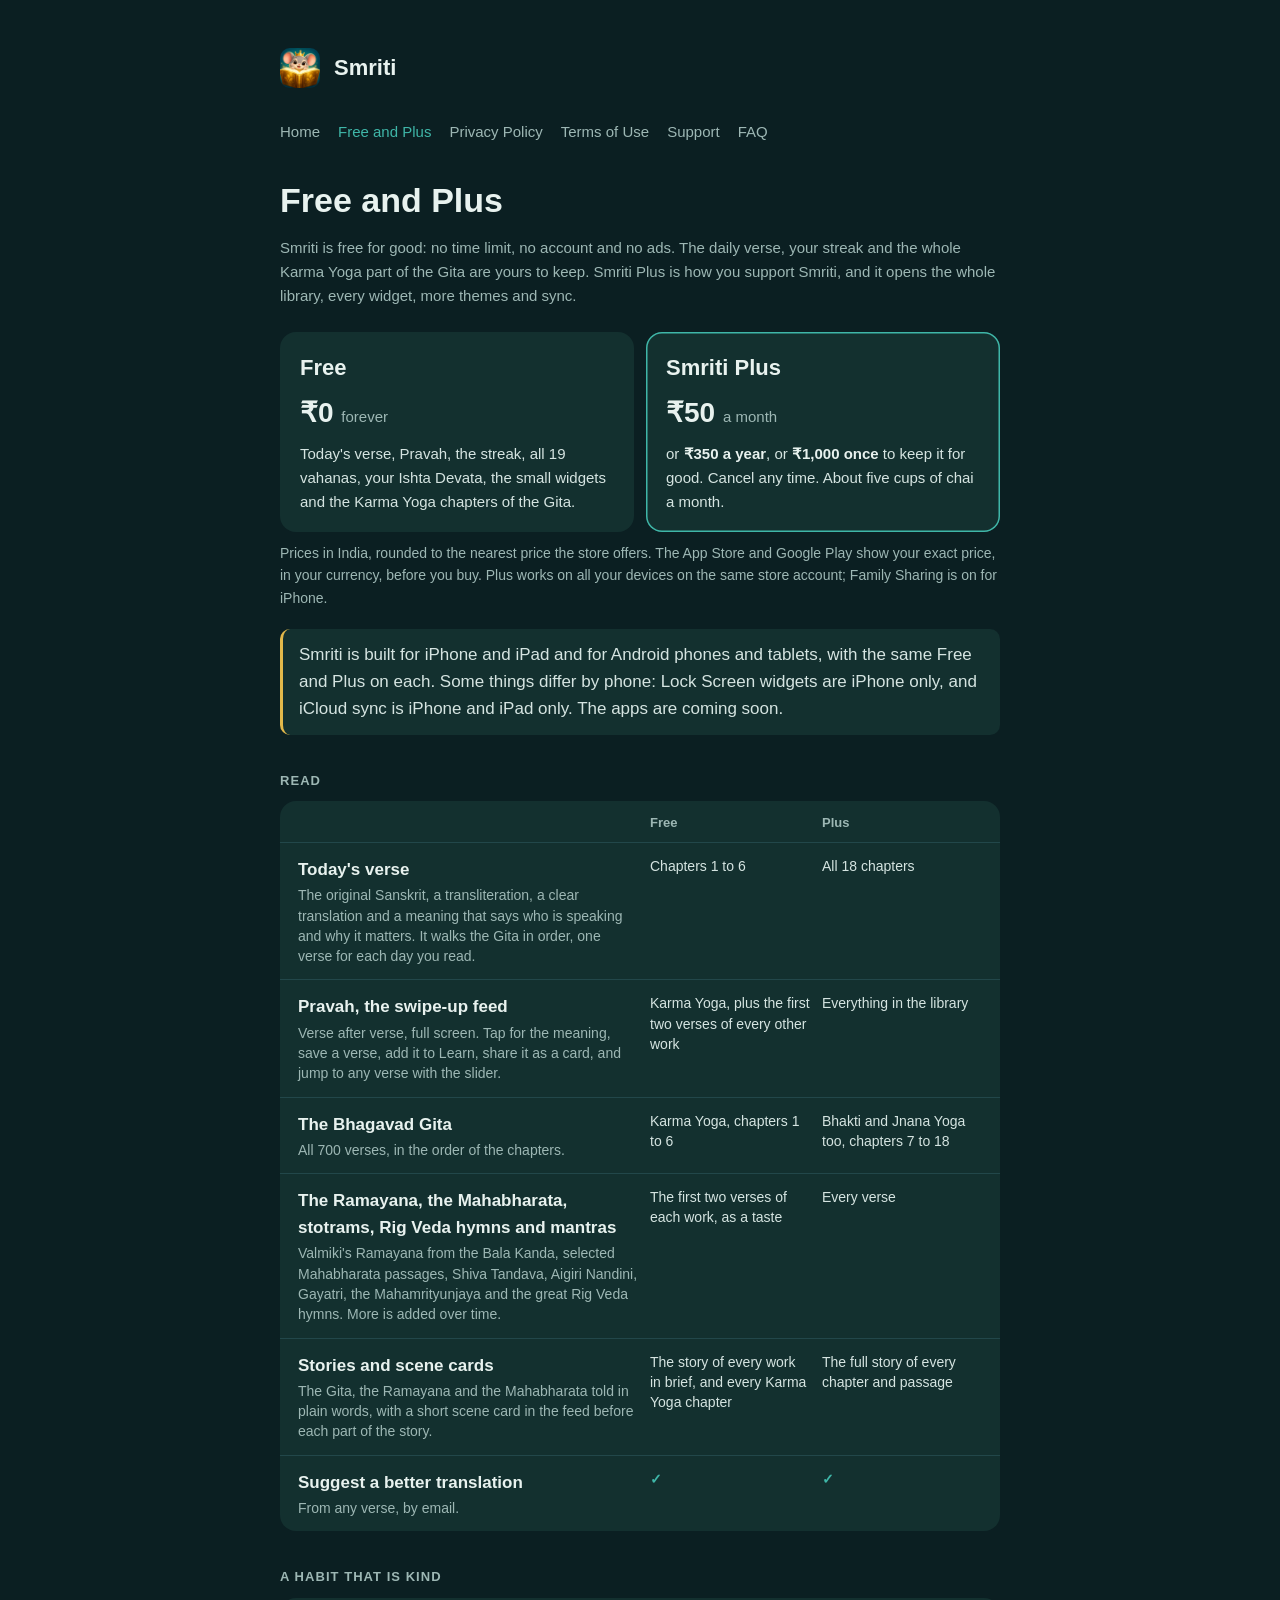
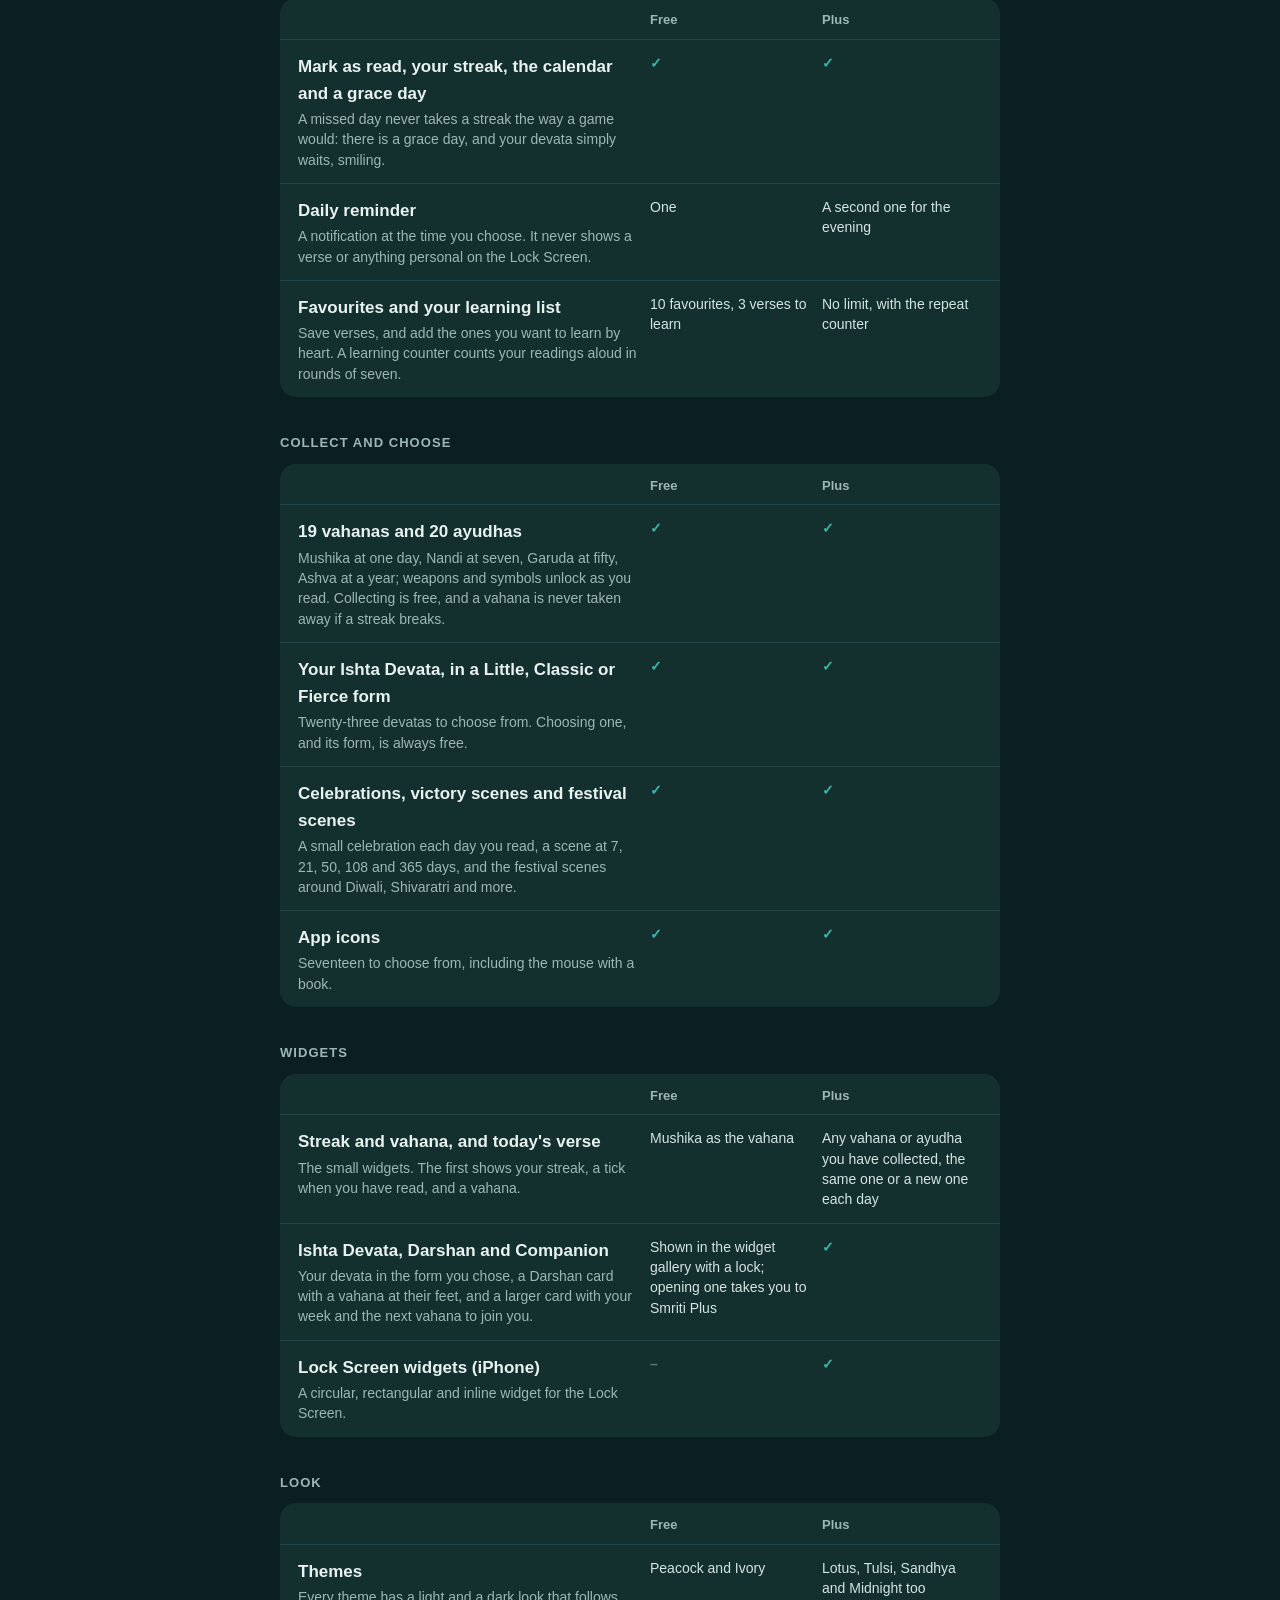
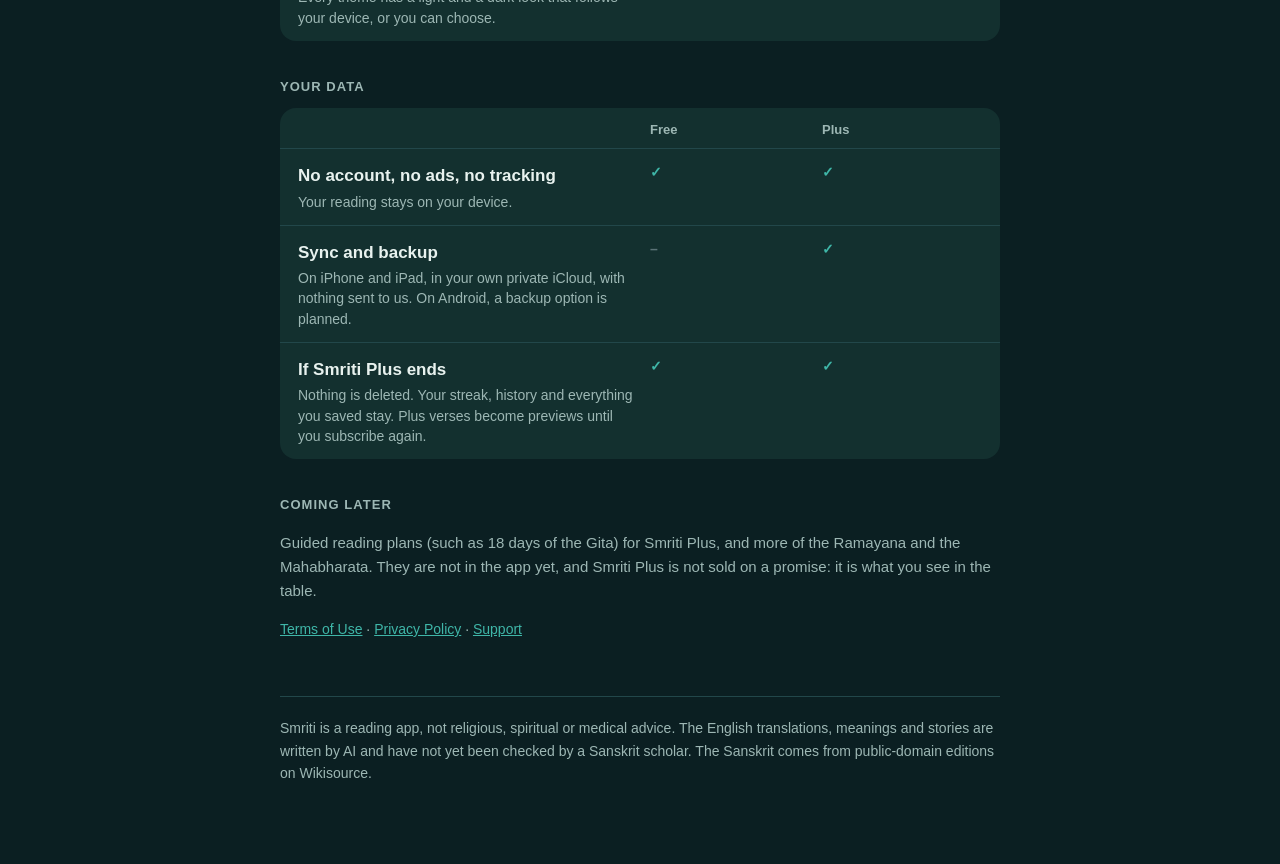
==== free-and-plus.html @ 70eb4372 "smriti-site: home, Free and Plus, privacy policy, terms and support for iPhone and Android Co-Author" ====
<!doctype html>
<html lang="en">
<head>
<meta charset="utf-8">
<meta name="viewport" content="width=device-width, initial-scale=1">
<title>Free and Plus · Smriti</title>
<link rel="icon" href="icon-180.png">
<link rel="apple-touch-icon" href="icon-180.png">
<meta name="description" content="What Smriti gives you for free, forever, and what Smriti Plus adds. Plus is about ₹50 a month, ₹350 a year or ₹1,000 once in India.">
<link rel="stylesheet" href="style.css">
</head>
<body>
<main>
<header><img class="mark" src="icon-180.png" alt="" width="40" height="40"><a href="./">Smriti</a></header>
<nav><a href="./">Home</a><a href="free-and-plus.html" aria-current="page">Free and Plus</a><a href="privacy.html">Privacy Policy</a><a href="terms.html">Terms of Use</a><a href="support.html">Support</a><a href="support.html#faq">FAQ</a></nav>
<h1>Free and Plus</h1>
<p class="muted">Smriti is free for good: no time limit, no account and no ads. The daily verse, your streak and the whole Karma Yoga part of the Gita are yours to keep. Smriti Plus is how you support Smriti, and it opens the whole library, every widget, more themes and sync.</p>
<div class="plans">
  <div class="plan">
    <h2>Free</h2>
    <div class="price">₹0 <small>forever</small></div>
    <p>Today's verse, Pravah, the streak, all 19 vahanas, your Ishta Devata, the small widgets and the Karma Yoga chapters of the Gita.</p>
  </div>
  <div class="plan plus">
    <h2>Smriti Plus</h2>
    <div class="price">₹50 <small>a month</small></div>
    <p>or <b style="color:var(--text)">₹350 a year</b>, or <b style="color:var(--text)">₹1,000 once</b> to keep it for good. Cancel any time. About five cups of chai a month.</p>
  </div>
</div>
<p class="note">Prices in India, rounded to the nearest price the store offers. The App Store and Google Play show your exact price, in your currency, before you buy. Plus works on all your devices on the same store account; Family Sharing is on for iPhone.</p>
<div class="callout"><p style="margin:0">Smriti is built for iPhone and iPad and for Android phones and tablets, with the same Free and Plus on each. Some things differ by phone: Lock Screen widgets are iPhone only, and iCloud sync is iPhone and iPad only. The apps are coming soon.</p></div>
<div class="group">
  <h3>Read</h3>
  <div class="table">
    <div class="head"><span></span><span>Free</span><span>Plus</span></div>
    <div class="row"><div class="what"><b>Today's verse</b><span>The original Sanskrit, a transliteration, a clear translation and a meaning that says who is speaking and why it matters. It walks the Gita in order, one verse for each day you read.</span></div><div class="cell"><span class="k">Free</span>Chapters 1 to 6</div><div class="cell"><span class="k">Plus</span>All 18 chapters</div></div>
    <div class="row"><div class="what"><b>Pravah, the swipe-up feed</b><span>Verse after verse, full screen. Tap for the meaning, save a verse, add it to Learn, share it as a card, and jump to any verse with the slider.</span></div><div class="cell"><span class="k">Free</span>Karma Yoga, plus the first two verses of every other work</div><div class="cell"><span class="k">Plus</span>Everything in the library</div></div>
    <div class="row"><div class="what"><b>The Bhagavad Gita</b><span>All 700 verses, in the order of the chapters.</span></div><div class="cell"><span class="k">Free</span>Karma Yoga, chapters 1 to 6</div><div class="cell"><span class="k">Plus</span>Bhakti and Jnana Yoga too, chapters 7 to 18</div></div>
    <div class="row"><div class="what"><b>The Ramayana, the Mahabharata, stotrams, Rig Veda hymns and mantras</b><span>Valmiki's Ramayana from the Bala Kanda, selected Mahabharata passages, Shiva Tandava, Aigiri Nandini, Gayatri, the Mahamrityunjaya and the great Rig Veda hymns. More is added over time.</span></div><div class="cell"><span class="k">Free</span>The first two verses of each work, as a taste</div><div class="cell"><span class="k">Plus</span>Every verse</div></div>
    <div class="row"><div class="what"><b>Stories and scene cards</b><span>The Gita, the Ramayana and the Mahabharata told in plain words, with a short scene card in the feed before each part of the story.</span></div><div class="cell"><span class="k">Free</span>The story of every work in brief, and every Karma Yoga chapter</div><div class="cell"><span class="k">Plus</span>The full story of every chapter and passage</div></div>
    <div class="row"><div class="what"><b>Suggest a better translation</b><span>From any verse, by email.</span></div><div class="cell"><span class="k">Free</span><span class="yes">✓</span></div><div class="cell"><span class="k">Plus</span><span class="yes">✓</span></div></div>
  </div>
</div>

<div class="group">
  <h3>A habit that is kind</h3>
  <div class="table">
    <div class="head"><span></span><span>Free</span><span>Plus</span></div>
    <div class="row"><div class="what"><b>Mark as read, your streak, the calendar and a grace day</b><span>A missed day never takes a streak the way a game would: there is a grace day, and your devata simply waits, smiling.</span></div><div class="cell"><span class="k">Free</span><span class="yes">✓</span></div><div class="cell"><span class="k">Plus</span><span class="yes">✓</span></div></div>
    <div class="row"><div class="what"><b>Daily reminder</b><span>A notification at the time you choose. It never shows a verse or anything personal on the Lock Screen.</span></div><div class="cell"><span class="k">Free</span>One</div><div class="cell"><span class="k">Plus</span>A second one for the evening</div></div>
    <div class="row"><div class="what"><b>Favourites and your learning list</b><span>Save verses, and add the ones you want to learn by heart. A learning counter counts your readings aloud in rounds of seven.</span></div><div class="cell"><span class="k">Free</span>10 favourites, 3 verses to learn</div><div class="cell"><span class="k">Plus</span>No limit, with the repeat counter</div></div>
  </div>
</div>

<div class="group">
  <h3>Collect and choose</h3>
  <div class="table">
    <div class="head"><span></span><span>Free</span><span>Plus</span></div>
    <div class="row"><div class="what"><b>19 vahanas and 20 ayudhas</b><span>Mushika at one day, Nandi at seven, Garuda at fifty, Ashva at a year; weapons and symbols unlock as you read. Collecting is free, and a vahana is never taken away if a streak breaks.</span></div><div class="cell"><span class="k">Free</span><span class="yes">✓</span></div><div class="cell"><span class="k">Plus</span><span class="yes">✓</span></div></div>
    <div class="row"><div class="what"><b>Your Ishta Devata, in a Little, Classic or Fierce form</b><span>Twenty-three devatas to choose from. Choosing one, and its form, is always free.</span></div><div class="cell"><span class="k">Free</span><span class="yes">✓</span></div><div class="cell"><span class="k">Plus</span><span class="yes">✓</span></div></div>
    <div class="row"><div class="what"><b>Celebrations, victory scenes and festival scenes</b><span>A small celebration each day you read, a scene at 7, 21, 50, 108 and 365 days, and the festival scenes around Diwali, Shivaratri and more.</span></div><div class="cell"><span class="k">Free</span><span class="yes">✓</span></div><div class="cell"><span class="k">Plus</span><span class="yes">✓</span></div></div>
    <div class="row"><div class="what"><b>App icons</b><span>Seventeen to choose from, including the mouse with a book.</span></div><div class="cell"><span class="k">Free</span><span class="yes">✓</span></div><div class="cell"><span class="k">Plus</span><span class="yes">✓</span></div></div>
  </div>
</div>

<div class="group">
  <h3>Widgets</h3>
  <div class="table">
    <div class="head"><span></span><span>Free</span><span>Plus</span></div>
    <div class="row"><div class="what"><b>Streak and vahana, and today's verse</b><span>The small widgets. The first shows your streak, a tick when you have read, and a vahana.</span></div><div class="cell"><span class="k">Free</span>Mushika as the vahana</div><div class="cell"><span class="k">Plus</span>Any vahana or ayudha you have collected, the same one or a new one each day</div></div>
    <div class="row"><div class="what"><b>Ishta Devata, Darshan and Companion</b><span>Your devata in the form you chose, a Darshan card with a vahana at their feet, and a larger card with your week and the next vahana to join you.</span></div><div class="cell"><span class="k">Free</span>Shown in the widget gallery with a lock; opening one takes you to Smriti Plus</div><div class="cell"><span class="k">Plus</span><span class="yes">✓</span></div></div>
    <div class="row"><div class="what"><b>Lock Screen widgets (iPhone)</b><span>A circular, rectangular and inline widget for the Lock Screen.</span></div><div class="cell"><span class="k">Free</span><span class="no">–</span></div><div class="cell"><span class="k">Plus</span><span class="yes">✓</span></div></div>
  </div>
</div>

<div class="group">
  <h3>Look</h3>
  <div class="table">
    <div class="head"><span></span><span>Free</span><span>Plus</span></div>
    <div class="row"><div class="what"><b>Themes</b><span>Every theme has a light and a dark look that follows your device, or you can choose.</span></div><div class="cell"><span class="k">Free</span>Peacock and Ivory</div><div class="cell"><span class="k">Plus</span>Lotus, Tulsi, Sandhya and Midnight too</div></div>
  </div>
</div>

<div class="group">
  <h3>Your data</h3>
  <div class="table">
    <div class="head"><span></span><span>Free</span><span>Plus</span></div>
    <div class="row"><div class="what"><b>No account, no ads, no tracking</b><span>Your reading stays on your device.</span></div><div class="cell"><span class="k">Free</span><span class="yes">✓</span></div><div class="cell"><span class="k">Plus</span><span class="yes">✓</span></div></div>
    <div class="row"><div class="what"><b>Sync and backup</b><span>On iPhone and iPad, in your own private iCloud, with nothing sent to us. On Android, a backup option is planned.</span></div><div class="cell"><span class="k">Free</span><span class="no">–</span></div><div class="cell"><span class="k">Plus</span><span class="yes">✓</span></div></div>
    <div class="row"><div class="what"><b>If Smriti Plus ends</b><span>Nothing is deleted. Your streak, history and everything you saved stay. Plus verses become previews until you subscribe again.</span></div><div class="cell"><span class="k">Free</span><span class="yes">✓</span></div><div class="cell"><span class="k">Plus</span><span class="yes">✓</span></div></div>
  </div>
</div>
<div class="group">
  <h3>Coming later</h3>
  <p class="muted">Guided reading plans (such as 18 days of the Gita) for Smriti Plus, and more of the Ramayana and the Mahabharata. They are not in the app yet, and Smriti Plus is not sold on a promise: it is what you see in the table.</p>
</div>
<p class="note"><a href="terms.html">Terms of Use</a> · <a href="privacy.html">Privacy Policy</a> · <a href="support.html">Support</a></p>
<footer>Smriti is a reading app, not religious, spiritual or medical advice. The English translations, meanings and stories are written by AI and have not yet been checked by a Sanskrit scholar. The Sanskrit comes from public-domain editions on Wikisource.</footer>
</main>
</body>
</html>
---- style.css ----
:root {
  --bg: #0B1F22; --card: #13302F; --line: #22474A; --text: #E8F2EF; --muted: #9DB7B4; --accent: #3FB6A8; --gold: #E2B84A;
}
* { box-sizing: border-box; }
html { -webkit-text-size-adjust: 100%; }
body {
  margin: 0; background: var(--bg); color: var(--text);
  font: 17px/1.6 -apple-system, BlinkMacSystemFont, "SF Pro Text", "Segoe UI", Roboto, sans-serif;
}
main { max-width: 760px; margin: 0 auto; padding: 48px 20px 80px; }
header { display: flex; align-items: center; gap: 14px; margin-bottom: 32px; }
header a { color: var(--text); text-decoration: none; font-weight: 700; font-size: 22px; }
.mark { width: 40px; height: 40px; border-radius: 10px; }
nav { display: flex; flex-wrap: wrap; gap: 8px 18px; margin: 0 0 36px; }
nav a { color: var(--muted); text-decoration: none; font-size: 15px; }
nav a:hover, nav a[aria-current] { color: var(--accent); }
h1 { font-size: 34px; line-height: 1.2; margin: 0 0 8px; }
h2 { font-size: 21px; margin: 36px 0 8px; }
p, li { color: #D5E4E1; }
.muted, .meta { color: var(--muted); font-size: 15px; }
a { color: var(--accent); }
.card { background: var(--card); border-radius: 16px; padding: 18px 20px; margin: 20px 0; }
ul { padding-left: 22px; }
.hero { text-align: center; padding: 40px 0 8px; }
.hero .mark { width: 110px; height: 110px; border-radius: 26px; }
.hero h1 { font-size: 44px; margin-top: 16px; }
.avail { display: flex; flex-wrap: wrap; justify-content: center; gap: 10px; margin: 18px 0 4px; }
.avail span { background: var(--card); border: 1px solid var(--line); border-radius: 999px; padding: 8px 16px; font-size: 15px; font-weight: 600; color: var(--text); }
.avail span.soon { color: var(--gold); border-color: #5a4a1c; }
.features { display: grid; gap: 10px; margin: 24px 0; padding: 0; list-style: none; }
.features li { background: var(--card); border-radius: 14px; padding: 12px 16px; color: var(--text); }
.links { display: grid; gap: 12px; margin-top: 36px; }
.links a { display: block; background: var(--card); border-radius: 16px; padding: 16px 20px; color: var(--text); text-decoration: none; font-weight: 600; }
.links a span { display: block; color: var(--muted); font-weight: 400; font-size: 15px; }
footer { margin-top: 56px; color: var(--muted); font-size: 14px; border-top: 1px solid var(--line); padding-top: 20px; }
.faq { margin: 8px 0 0; }
.faq h3 { font-size: 13px; font-weight: 700; letter-spacing: 0.08em; text-transform: uppercase; color: var(--muted); margin: 28px 0 8px; }
.faq details { background: var(--card); border-radius: 14px; margin: 8px 0; }
.faq summary { list-style: none; cursor: pointer; position: relative; min-height: 48px; padding: 13px 48px 13px 18px; font-weight: 600; color: var(--text); border-radius: 14px; }
.faq summary::-webkit-details-marker { display: none; }
.faq summary::after { content: ""; position: absolute; right: 20px; top: 50%; width: 9px; height: 9px; margin-top: -7px; border-right: 2px solid var(--accent); border-bottom: 2px solid var(--accent); transform: rotate(45deg); transition: transform 0.2s ease; }
.faq details[open] summary::after { margin-top: -2px; transform: rotate(-135deg); }
.faq summary:hover { color: var(--accent); }
.faq summary:focus-visible { outline: 2px solid var(--accent); outline-offset: 2px; }
.faq details > p, .faq details > ul { margin: 0; padding: 0 18px 16px; }
.faq details > ul { padding-left: 40px; }
.more { margin: 16px 0 0; }
.gallery { display: grid; grid-template-columns: repeat(auto-fit, minmax(110px, 1fr)); gap: 10px; margin: 16px 0; }
.gallery figure { margin: 0; background: var(--card); border-radius: 14px; padding: 10px 6px 8px; text-align: center; }
.gallery img { width: 88px; height: 88px; object-fit: contain; }
.gallery figcaption { font-size: 14px; font-weight: 600; color: var(--text); margin-top: 2px; }
.fierce { display: flex; align-items: center; gap: 16px; background: var(--card); border-radius: 16px; padding: 14px 18px; margin: 16px 0; }
.fierce img { width: 110px; height: 110px; object-fit: contain; }
.plans { display: grid; grid-template-columns: 1fr 1fr; gap: 12px; margin: 24px 0 8px; }
.plan { background: var(--card); border-radius: 16px; padding: 18px 20px; }
.plan.plus { box-shadow: inset 0 0 0 1.5px var(--accent); }
.plan h2 { margin: 0 0 4px; font-size: 22px; }
.plan .price { font-size: 28px; font-weight: 700; color: var(--text); margin: 6px 0 2px; }
.plan .price small { font-size: 15px; font-weight: 500; color: var(--muted); }
.plan p { margin: 6px 0 0; font-size: 15px; }
.group { margin: 36px 0 0; }
.group h3 { font-size: 13px; font-weight: 700; letter-spacing: 0.08em; text-transform: uppercase; color: var(--muted); margin: 0 0 10px; }
.table { background: var(--card); border-radius: 16px; overflow: hidden; }
.head, .row { display: grid; grid-template-columns: minmax(0, 1fr) 160px 160px; gap: 12px; padding: 13px 18px; align-items: start; }
.head { font-size: 13px; font-weight: 700; color: var(--muted); padding-top: 12px; padding-bottom: 8px; }
.row { border-top: 1px solid var(--line); }
.row .what b { display: block; color: var(--text); font-weight: 600; }
.row .what span { display: block; color: var(--muted); font-size: 14px; line-height: 1.45; margin-top: 2px; }
.cell { font-size: 14px; line-height: 1.45; color: #D5E4E1; }
.yes { color: var(--accent); font-weight: 700; }
.no { color: #5B7377; font-weight: 700; }
.k { display: none; color: var(--muted); font-size: 12px; font-weight: 700; letter-spacing: 0.04em; text-transform: uppercase; }
.note { font-size: 14px; color: var(--muted); margin-top: 10px; }
.callout { background: var(--card); border-left: 3px solid var(--gold); border-radius: 10px; padding: 12px 16px; margin: 20px 0; }
@media (prefers-reduced-motion: reduce) { .faq summary::after { transition: none; } }
@media (max-width: 560px) {
  .plans { grid-template-columns: 1fr; }
  .head { display: none; }
  .row { grid-template-columns: 1fr 1fr; }
  .row .what { grid-column: 1 / -1; }
  .k { display: block; margin-bottom: 2px; }
}
@media (max-width: 480px) { h1 { font-size: 30px; } .hero h1 { font-size: 38px; } .faq summary { padding-left: 16px; } .fierce { flex-direction: column; text-align: center; } }
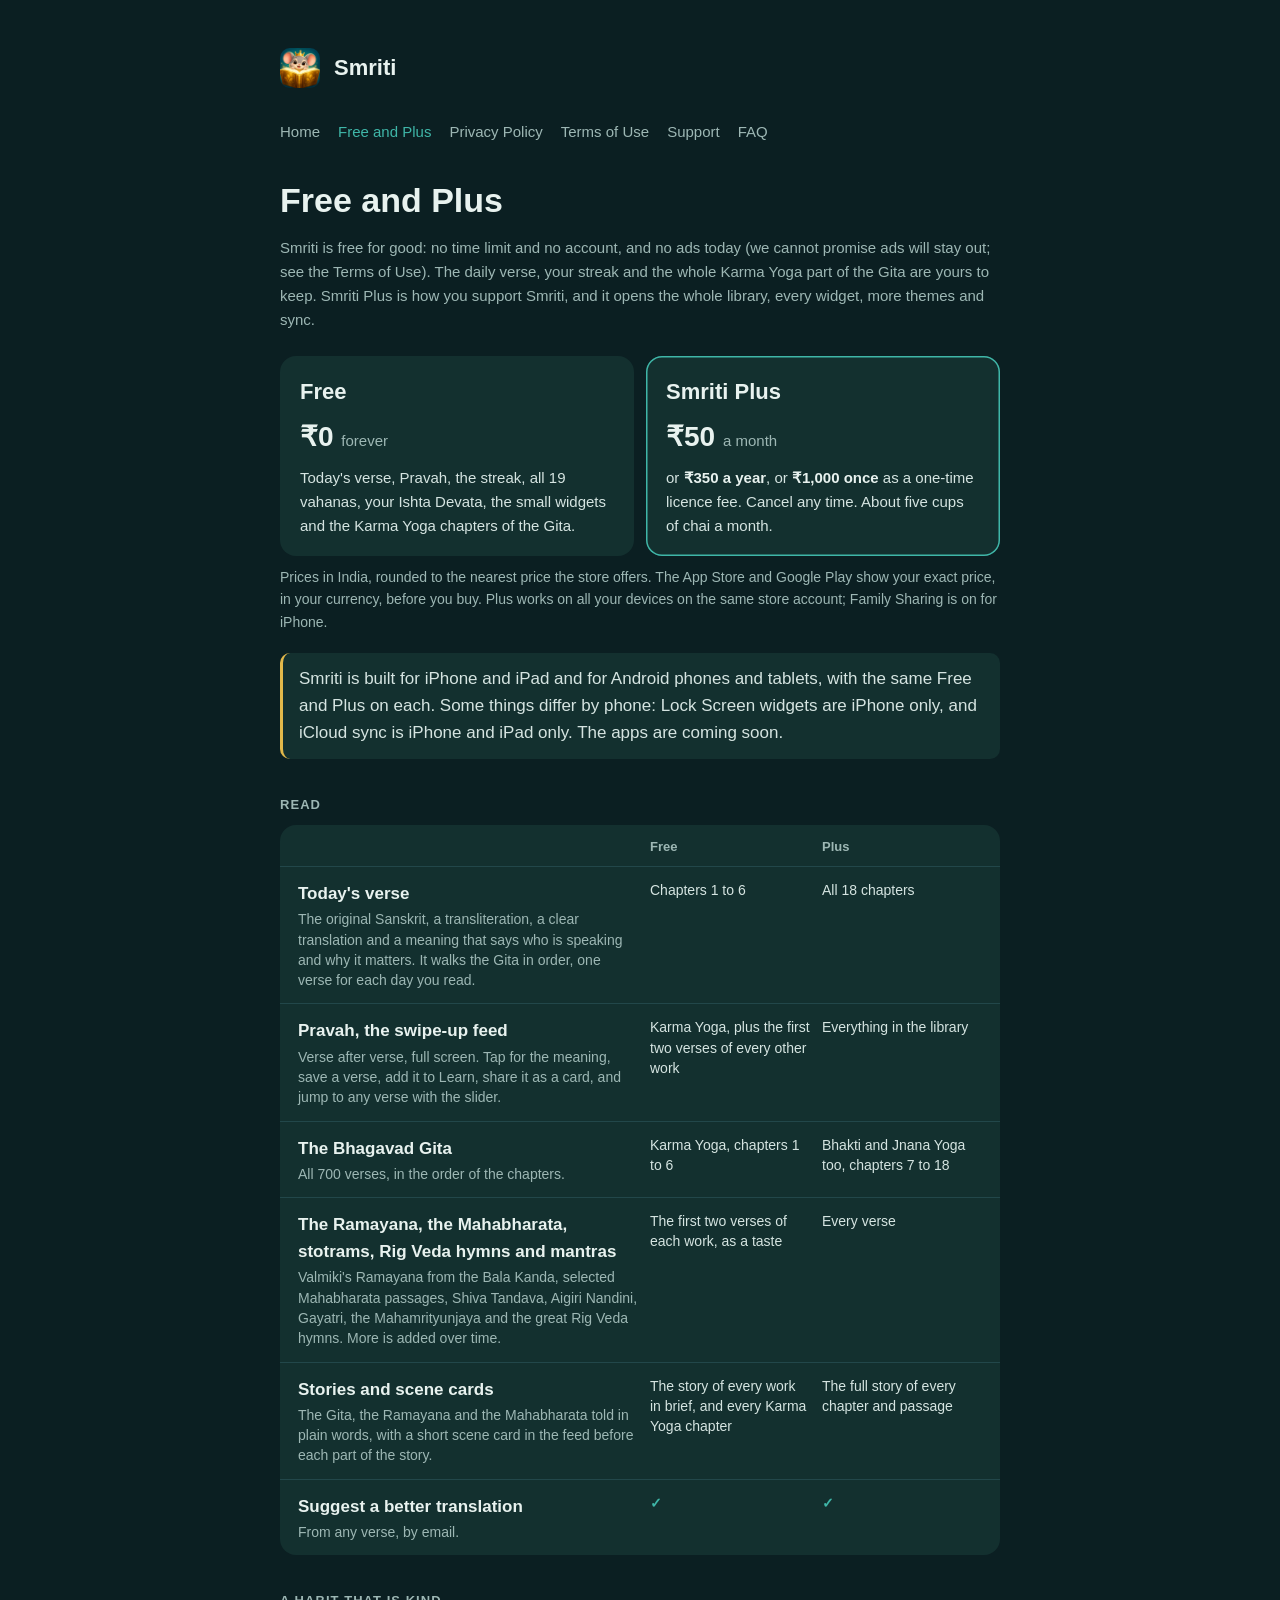
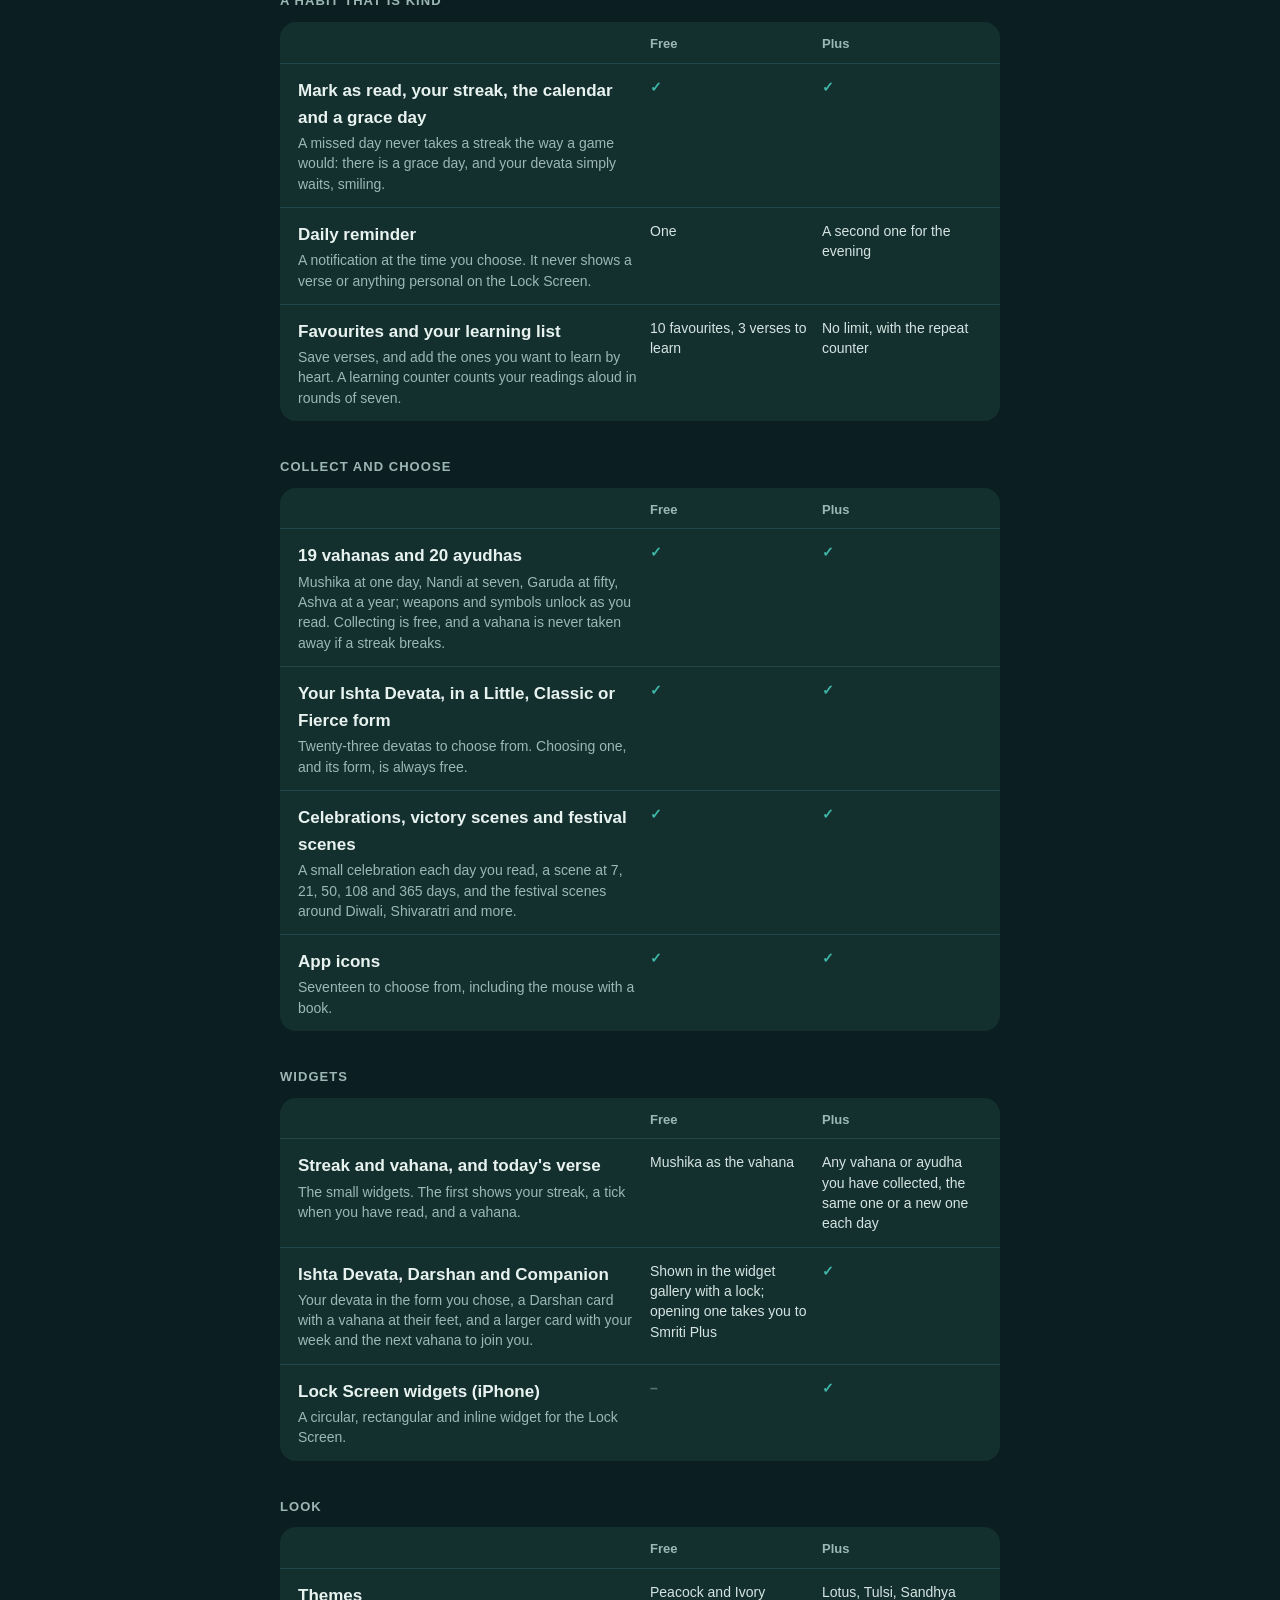
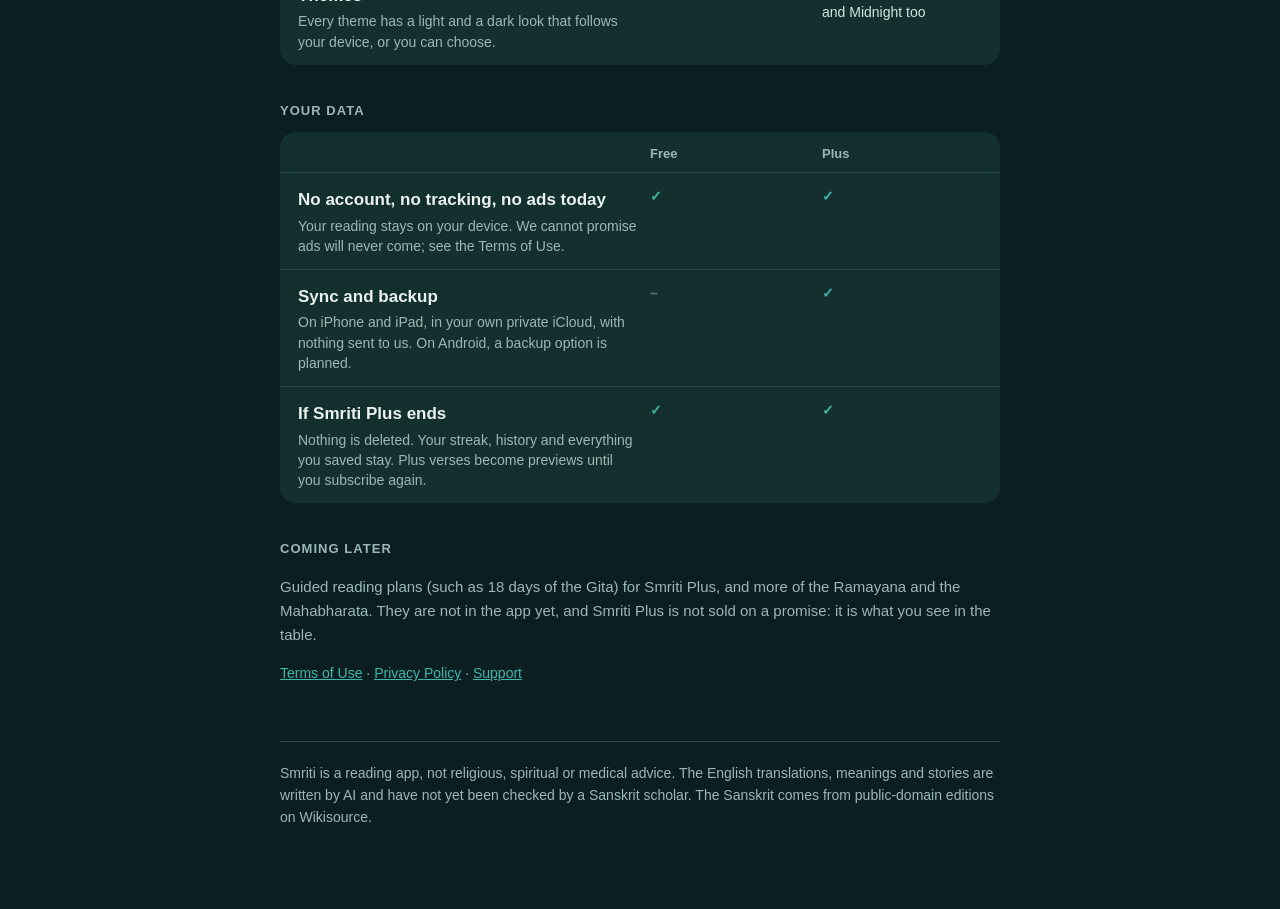
==== commit 491d8690: "Remove the app art from the public pages; add licence, ownership, ads and no-scraping wording The pa" ====
--- a/free-and-plus.html
+++ b/free-and-plus.html
@@ -14,7 +14,7 @@
 <header><img class="mark" src="icon-180.png" alt="" width="40" height="40"><a href="./">Smriti</a></header>
 <nav><a href="./">Home</a><a href="free-and-plus.html" aria-current="page">Free and Plus</a><a href="privacy.html">Privacy Policy</a><a href="terms.html">Terms of Use</a><a href="support.html">Support</a><a href="support.html#faq">FAQ</a></nav>
 <h1>Free and Plus</h1>
-<p class="muted">Smriti is free for good: no time limit, no account and no ads. The daily verse, your streak and the whole Karma Yoga part of the Gita are yours to keep. Smriti Plus is how you support Smriti, and it opens the whole library, every widget, more themes and sync.</p>
+<p class="muted">Smriti is free for good: no time limit and no account, and no ads today (we cannot promise ads will stay out; see the Terms of Use). The daily verse, your streak and the whole Karma Yoga part of the Gita are yours to keep. Smriti Plus is how you support Smriti, and it opens the whole library, every widget, more themes and sync.</p>
 <div class="plans">
   <div class="plan">
     <h2>Free</h2>
@@ -24,7 +24,7 @@
   <div class="plan plus">
     <h2>Smriti Plus</h2>
     <div class="price">₹50 <small>a month</small></div>
-    <p>or <b style="color:var(--text)">₹350 a year</b>, or <b style="color:var(--text)">₹1,000 once</b> to keep it for good. Cancel any time. About five cups of chai a month.</p>
+    <p>or <b style="color:var(--text)">₹350 a year</b>, or <b style="color:var(--text)">₹1,000 once</b> as a one-time licence fee. Cancel any time. About five cups of chai a month.</p>
   </div>
 </div>
 <p class="note">Prices in India, rounded to the nearest price the store offers. The App Store and Google Play show your exact price, in your currency, before you buy. Plus works on all your devices on the same store account; Family Sharing is on for iPhone.</p>
@@ -85,7 +85,7 @@
   <h3>Your data</h3>
   <div class="table">
     <div class="head"><span></span><span>Free</span><span>Plus</span></div>
-    <div class="row"><div class="what"><b>No account, no ads, no tracking</b><span>Your reading stays on your device.</span></div><div class="cell"><span class="k">Free</span><span class="yes">✓</span></div><div class="cell"><span class="k">Plus</span><span class="yes">✓</span></div></div>
+    <div class="row"><div class="what"><b>No account, no tracking, no ads today</b><span>Your reading stays on your device. We cannot promise ads will never come; see the Terms of Use.</span></div><div class="cell"><span class="k">Free</span><span class="yes">✓</span></div><div class="cell"><span class="k">Plus</span><span class="yes">✓</span></div></div>
     <div class="row"><div class="what"><b>Sync and backup</b><span>On iPhone and iPad, in your own private iCloud, with nothing sent to us. On Android, a backup option is planned.</span></div><div class="cell"><span class="k">Free</span><span class="no">–</span></div><div class="cell"><span class="k">Plus</span><span class="yes">✓</span></div></div>
     <div class="row"><div class="what"><b>If Smriti Plus ends</b><span>Nothing is deleted. Your streak, history and everything you saved stay. Plus verses become previews until you subscribe again.</span></div><div class="cell"><span class="k">Free</span><span class="yes">✓</span></div><div class="cell"><span class="k">Plus</span><span class="yes">✓</span></div></div>
   </div>
--- a/style.css
+++ b/style.css
@@ -45,12 +45,6 @@
 .faq details > p, .faq details > ul { margin: 0; padding: 0 18px 16px; }
 .faq details > ul { padding-left: 40px; }
 .more { margin: 16px 0 0; }
-.gallery { display: grid; grid-template-columns: repeat(auto-fit, minmax(110px, 1fr)); gap: 10px; margin: 16px 0; }
-.gallery figure { margin: 0; background: var(--card); border-radius: 14px; padding: 10px 6px 8px; text-align: center; }
-.gallery img { width: 88px; height: 88px; object-fit: contain; }
-.gallery figcaption { font-size: 14px; font-weight: 600; color: var(--text); margin-top: 2px; }
-.fierce { display: flex; align-items: center; gap: 16px; background: var(--card); border-radius: 16px; padding: 14px 18px; margin: 16px 0; }
-.fierce img { width: 110px; height: 110px; object-fit: contain; }
 .plans { display: grid; grid-template-columns: 1fr 1fr; gap: 12px; margin: 24px 0 8px; }
 .plan { background: var(--card); border-radius: 16px; padding: 18px 20px; }
 .plan.plus { box-shadow: inset 0 0 0 1.5px var(--accent); }
@@ -80,4 +74,4 @@
   .row .what { grid-column: 1 / -1; }
   .k { display: block; margin-bottom: 2px; }
 }
-@media (max-width: 480px) { h1 { font-size: 30px; } .hero h1 { font-size: 38px; } .faq summary { padding-left: 16px; } .fierce { flex-direction: column; text-align: center; } }
+@media (max-width: 480px) { h1 { font-size: 30px; } .hero h1 { font-size: 38px; } .faq summary { padding-left: 16px; } }
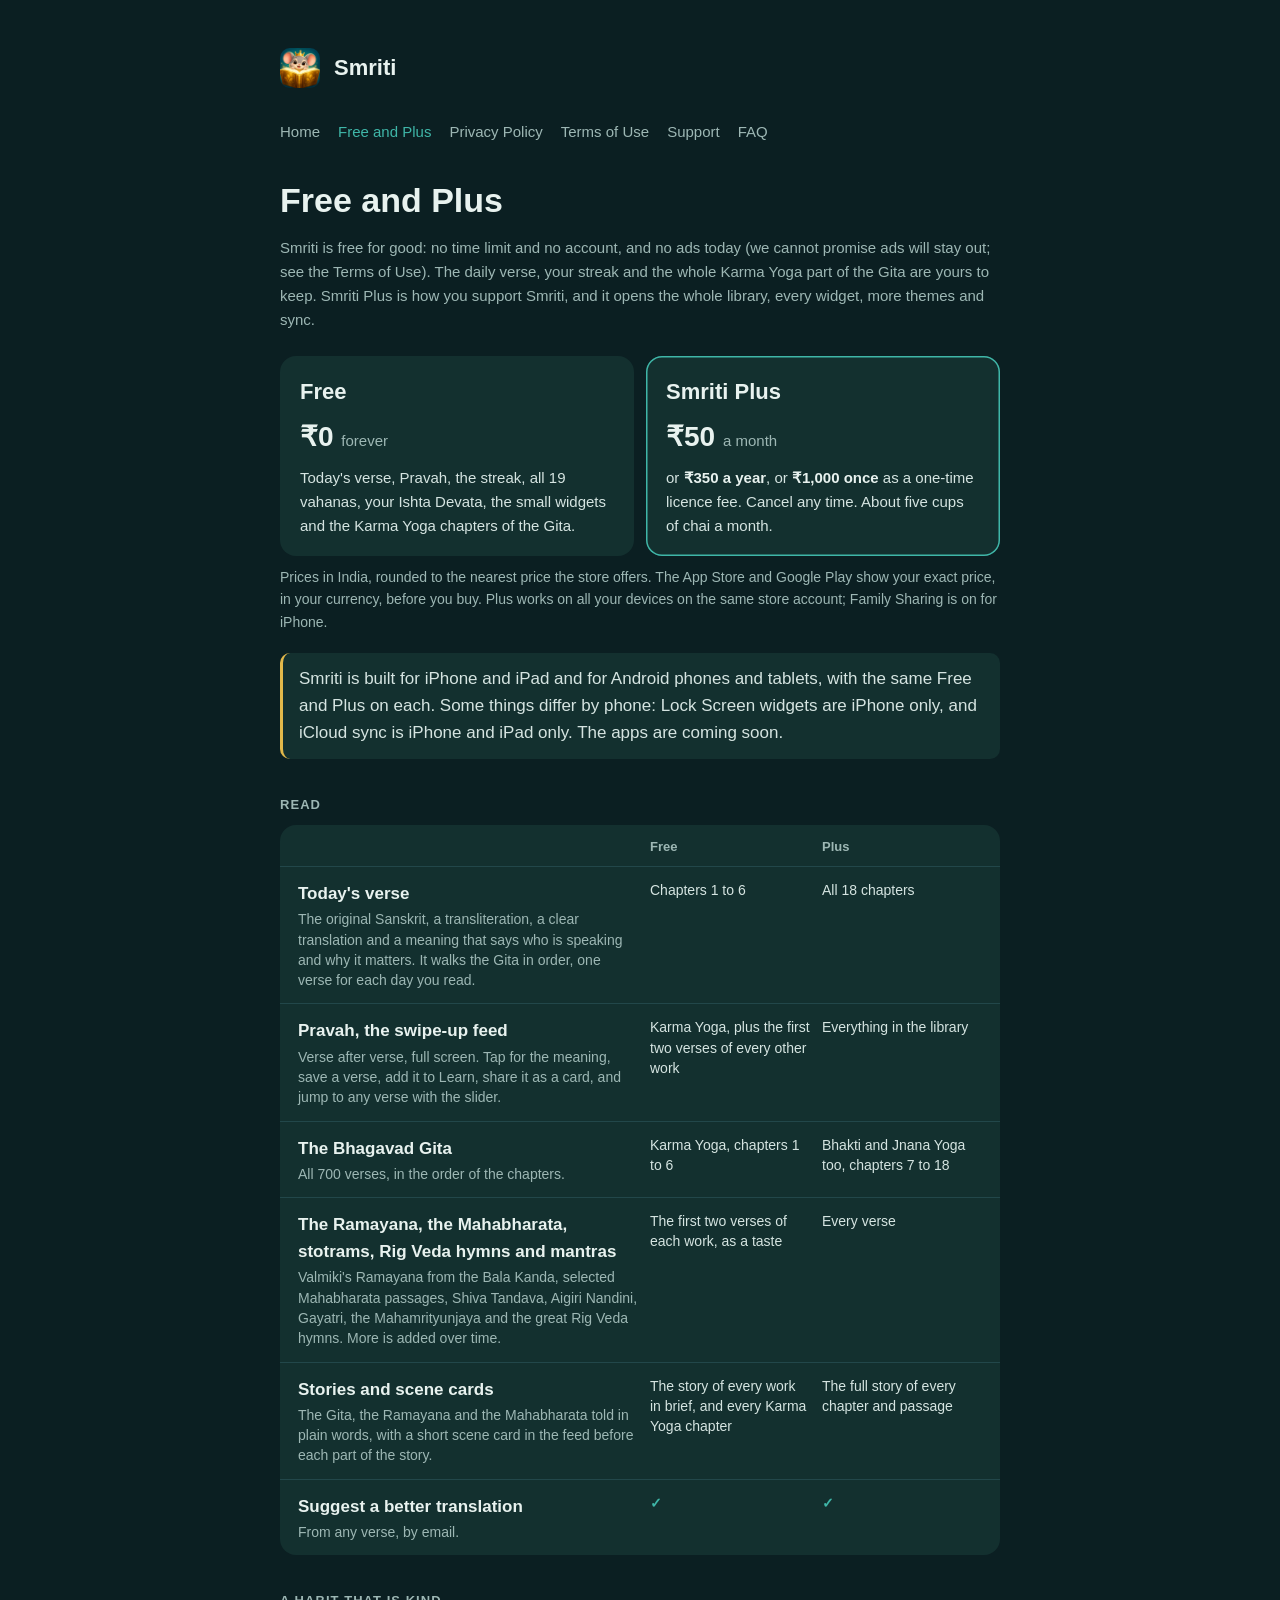
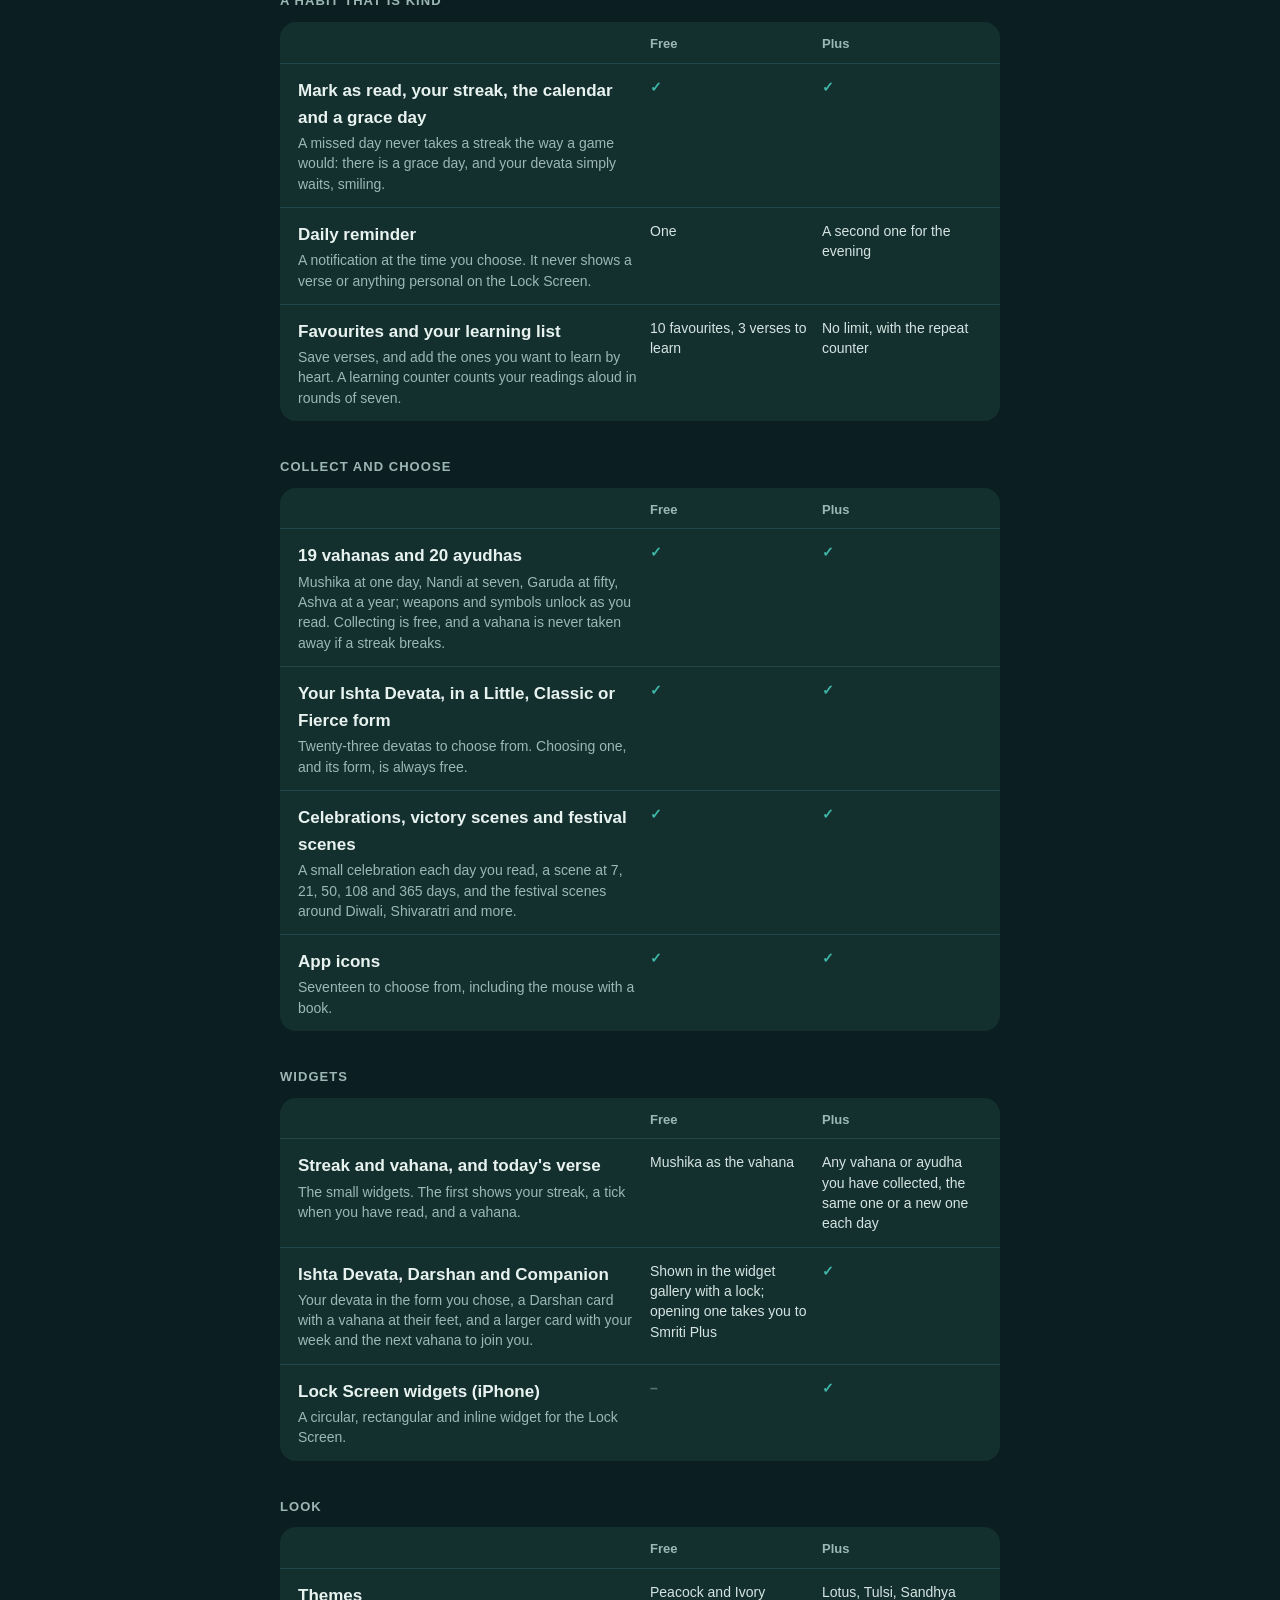
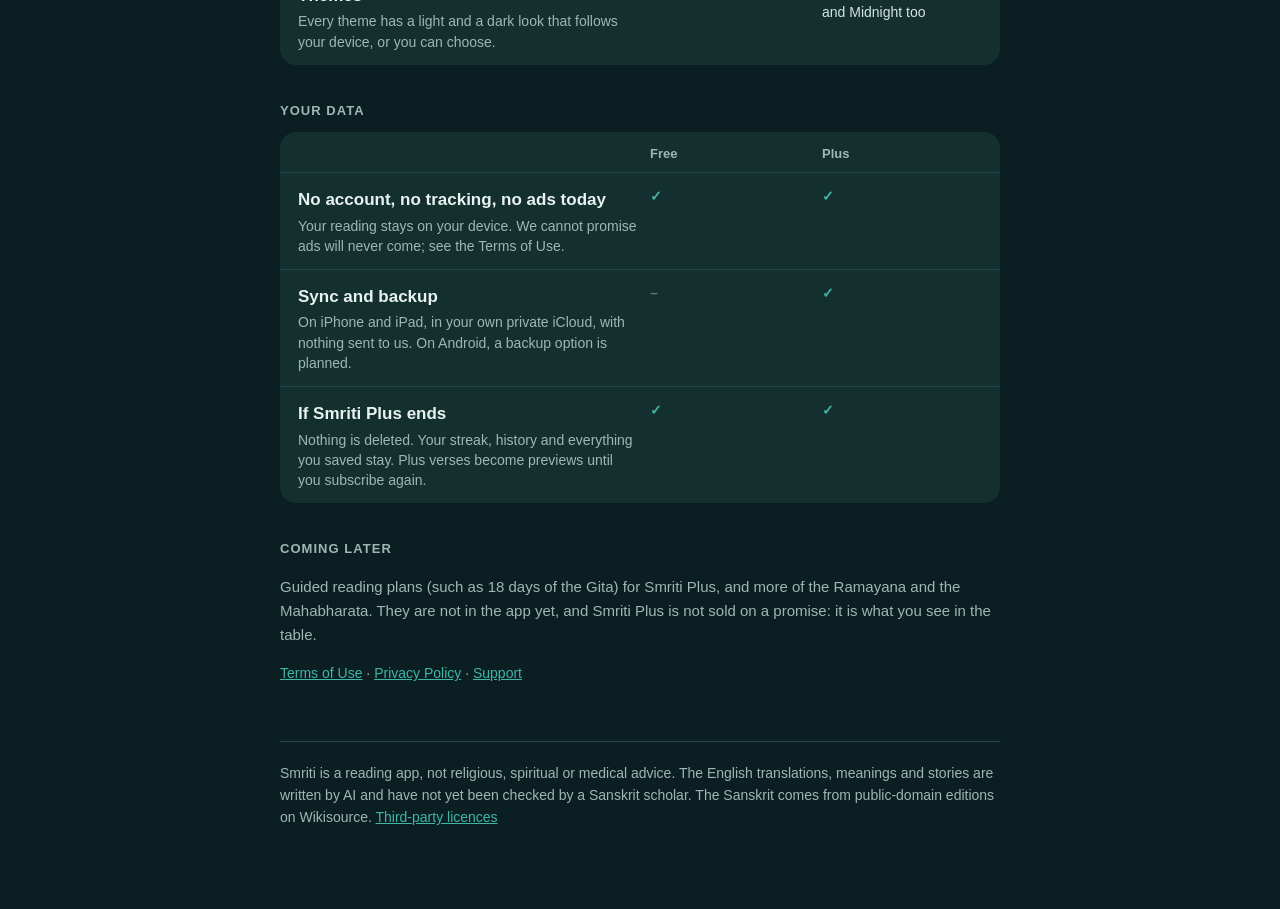
==== commit 1137aba4: "Add third-party licences page Co-Authored-By: Claude Opus 5.5 <noreply@anthropic.com>" ====
--- a/free-and-plus.html
+++ b/free-and-plus.html
@@ -95,7 +95,7 @@
   <p class="muted">Guided reading plans (such as 18 days of the Gita) for Smriti Plus, and more of the Ramayana and the Mahabharata. They are not in the app yet, and Smriti Plus is not sold on a promise: it is what you see in the table.</p>
 </div>
 <p class="note"><a href="terms.html">Terms of Use</a> · <a href="privacy.html">Privacy Policy</a> · <a href="support.html">Support</a></p>
-<footer>Smriti is a reading app, not religious, spiritual or medical advice. The English translations, meanings and stories are written by AI and have not yet been checked by a Sanskrit scholar. The Sanskrit comes from public-domain editions on Wikisource.</footer>
+<footer>Smriti is a reading app, not religious, spiritual or medical advice. The English translations, meanings and stories are written by AI and have not yet been checked by a Sanskrit scholar. The Sanskrit comes from public-domain editions on Wikisource. <a href="licences.html">Third-party licences</a></footer>
 </main>
 </body>
 </html>
